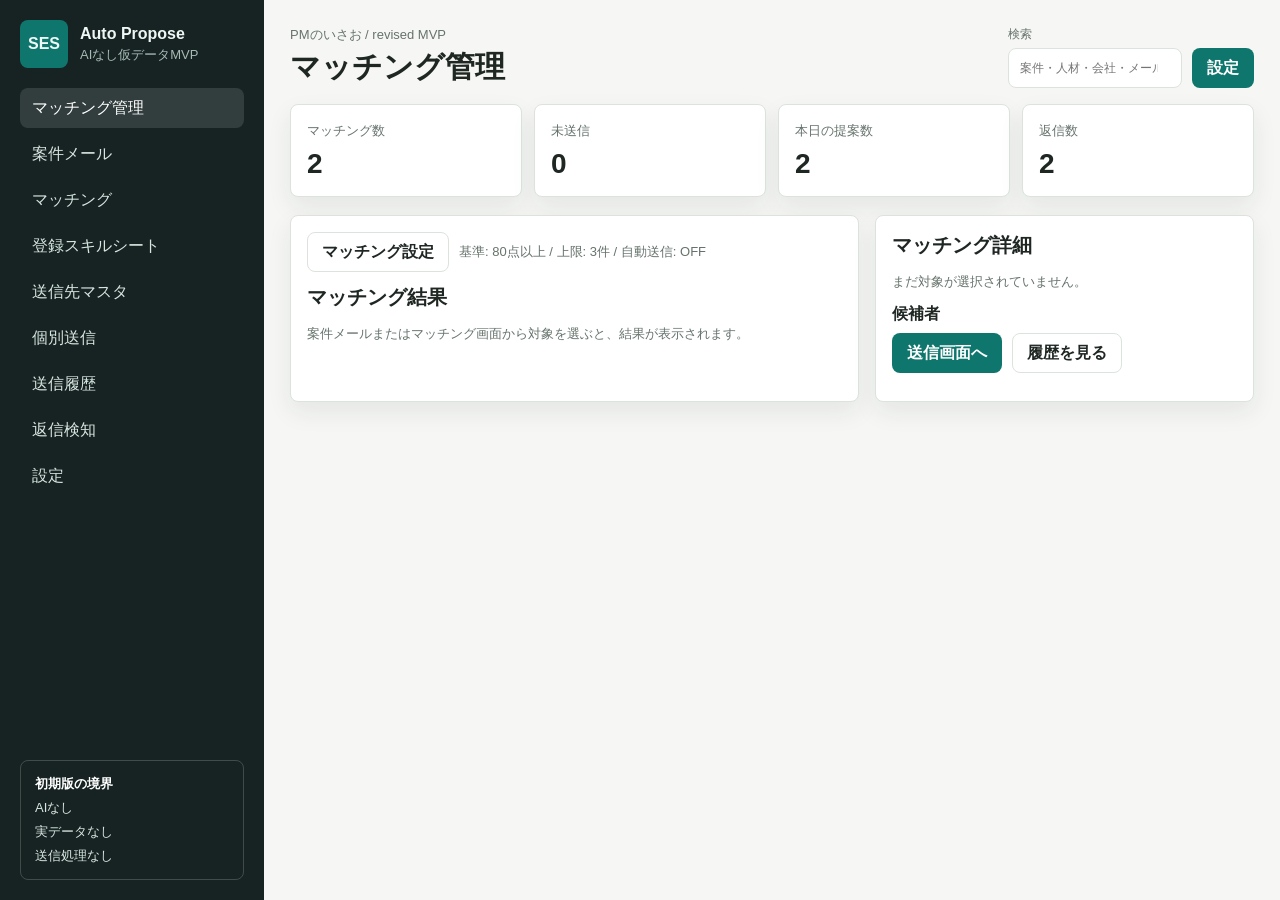
==== prototype/index.html @ e6c4bcdd "Clean up matching dashboard controls" ====
<!doctype html>
<html lang="ja">
<head>
  <meta charset="utf-8">
  <meta name="viewport" content="width=device-width, initial-scale=1">
  <title>SES Auto Propose MVP</title>
  <link rel="stylesheet" href="./styles.css">
</head>
<body>
  <div class="app-shell">
    <aside class="sidebar">
      <div class="brand">
        <div class="brand-mark">SES</div>
        <div>
          <strong>Auto Propose</strong>
          <span>AIなし仮データMVP</span>
        </div>
      </div>
      <nav class="nav-list" aria-label="メインナビゲーション">
        <button class="nav-item is-active" data-view="overview">マッチング管理</button>
        <button class="nav-item" data-view="inbox">案件メール</button>
        <button class="nav-item" data-view="matches">マッチング</button>
        <button class="nav-item" data-view="sheets">登録スキルシート</button>
        <button class="nav-item" data-view="customers">送信先マスタ</button>
        <button class="nav-item" data-view="send">個別送信</button>
        <button class="nav-item" data-view="history">送信履歴</button>
        <button class="nav-item" data-view="replies">返信検知</button>
        <button class="nav-item" data-view="settings">設定</button>
      </nav>
      <div class="safety-box">
        <strong>初期版の境界</strong>
        <span>AIなし</span>
        <span>実データなし</span>
        <span>送信処理なし</span>
      </div>
    </aside>

    <main class="main">
      <header class="topbar">
        <div>
          <p class="eyebrow">PMのいさお / revised MVP</p>
          <h1 id="viewTitle">全体像</h1>
        </div>
        <div class="top-actions">
          <label class="search-box">
            <span>検索</span>
            <input id="searchInput" type="search" placeholder="案件・人材・会社・メール">
          </label>
          <button id="settingsBtn" class="primary-action">設定</button>
        </div>
      </header>

      <section id="content" class="content" aria-live="polite"></section>
    </main>
  </div>

  <script src="./app.js"></script>
</body>
</html>
---- prototype/styles.css ----
:root {
  --bg: #f6f7f4;
  --surface: #ffffff;
  --surface-2: #eef2ee;
  --text: #1f2723;
  --muted: #66736c;
  --line: #dbe3dc;
  --primary: #0f766e;
  --primary-strong: #115e59;
  --accent: #2563eb;
  --warn: #a16207;
  --danger: #b91c1c;
  --success: #15803d;
  --shadow: 0 10px 24px rgba(31, 41, 55, 0.08);
  --radius: 8px;
}

* { box-sizing: border-box; }

body {
  margin: 0;
  background: var(--bg);
  color: var(--text);
  font-family: "Segoe UI", "Meiryo", sans-serif;
}

button, input, select, textarea { font: inherit; }
button { cursor: pointer; }

.app-shell {
  min-height: 100vh;
  display: grid;
  grid-template-columns: 264px minmax(0, 1fr);
}

.sidebar {
  background: #162322;
  color: #eef7f3;
  padding: 20px;
  display: flex;
  flex-direction: column;
  gap: 20px;
}

.brand {
  display: flex;
  align-items: center;
  gap: 12px;
}

.brand-mark {
  width: 48px;
  height: 48px;
  display: grid;
  place-items: center;
  border-radius: var(--radius);
  background: var(--primary);
  font-weight: 800;
}

.brand strong,
.brand span {
  display: block;
}

.brand span {
  color: #a7bbb4;
  font-size: 13px;
  margin-top: 3px;
}

.nav-list {
  display: grid;
  gap: 6px;
}

.nav-item {
  border: 0;
  border-radius: var(--radius);
  background: transparent;
  color: #d8e6e1;
  text-align: left;
  min-height: 40px;
  padding: 0 12px;
}

.nav-item:hover,
.nav-item.is-active {
  background: rgba(255, 255, 255, 0.12);
  color: #ffffff;
}

.safety-box {
  margin-top: auto;
  border: 1px solid rgba(255, 255, 255, 0.18);
  border-radius: var(--radius);
  padding: 14px;
  display: grid;
  gap: 6px;
  color: #d8e6e1;
  font-size: 13px;
}

.safety-box strong { color: #ffffff; }

.main {
  min-width: 0;
  padding: 26px;
}

.topbar {
  display: flex;
  justify-content: space-between;
  gap: 18px;
  align-items: flex-start;
  margin-bottom: 16px;
}

.eyebrow {
  margin: 0 0 5px;
  color: var(--muted);
  font-size: 13px;
}

h1, h2, h3, p { margin-top: 0; }
h1 { margin-bottom: 0; font-size: 30px; line-height: 1.2; }
h2 { font-size: 20px; margin-bottom: 14px; }
h3 { font-size: 16px; margin-bottom: 8px; }

.top-actions {
  display: flex;
  align-items: end;
  gap: 10px;
}

.search-box {
  display: grid;
  gap: 5px;
  color: var(--muted);
  font-size: 12px;
}

input, select, textarea {
  border: 1px solid var(--line);
  border-radius: var(--radius);
  background: #ffffff;
  color: var(--text);
}

input, select {
  min-height: 40px;
  padding: 0 11px;
}

textarea {
  min-height: 92px;
  padding: 10px;
}

.primary-action,
.ghost-action,
.small-action {
  border: 1px solid transparent;
  border-radius: var(--radius);
  min-height: 40px;
  padding: 0 14px;
  font-weight: 700;
}

.primary-action {
  background: var(--primary);
  color: #ffffff;
}

.primary-action:hover { background: var(--primary-strong); }

.ghost-action,
.small-action {
  background: #ffffff;
  border-color: var(--line);
  color: var(--text);
}

.small-action {
  min-height: 32px;
  padding: 0 10px;
  font-size: 13px;
}

.notice {
  border: 1px solid #fed7aa;
  background: #fff7ed;
  color: #7c2d12;
  border-radius: var(--radius);
  padding: 12px 14px;
  margin-bottom: 18px;
  line-height: 1.55;
}

.content { display: grid; gap: 18px; }

.panel,
.metric,
.detail-panel {
  background: var(--surface);
  border: 1px solid var(--line);
  border-radius: var(--radius);
  box-shadow: var(--shadow);
}

.panel,
.detail-panel { padding: 16px; }
.metric { padding: 16px; }

.metrics {
  display: grid;
  grid-template-columns: repeat(4, minmax(0, 1fr));
  gap: 12px;
}

.metric span {
  color: var(--muted);
  font-size: 13px;
}

.metric strong {
  display: block;
  margin-top: 8px;
  font-size: 28px;
}

.grid-2 {
  display: grid;
  grid-template-columns: minmax(0, 1.2fr) minmax(320px, 0.8fr);
  gap: 16px;
}

.grid-3 {
  display: grid;
  grid-template-columns: repeat(3, minmax(0, 1fr));
  gap: 12px;
}

.flow {
  display: grid;
  grid-template-columns: repeat(5, minmax(0, 1fr));
  gap: 10px;
}

.flow-step {
  border: 1px solid var(--line);
  border-radius: var(--radius);
  padding: 12px;
  background: var(--surface-2);
}

.flow-step span {
  display: inline-grid;
  place-items: center;
  width: 26px;
  height: 26px;
  border-radius: 50%;
  background: var(--primary);
  color: #ffffff;
  font-weight: 800;
  margin-bottom: 8px;
}

.toolbar {
  display: flex;
  flex-wrap: wrap;
  gap: 10px;
  align-items: center;
  margin-bottom: 12px;
}

.table-wrap {
  overflow: auto;
  border: 1px solid var(--line);
  border-radius: var(--radius);
}

table {
  width: 100%;
  min-width: 820px;
  border-collapse: collapse;
  background: #ffffff;
}

th, td {
  padding: 11px 12px;
  border-bottom: 1px solid var(--line);
  text-align: left;
  vertical-align: top;
  font-size: 14px;
}

th {
  background: var(--surface-2);
  color: #45524c;
  font-size: 12px;
  white-space: nowrap;
}

tr:last-child td { border-bottom: 0; }

.pill-list {
  display: flex;
  flex-wrap: wrap;
  gap: 6px;
}

.pill {
  display: inline-flex;
  align-items: center;
  min-height: 24px;
  padding: 3px 8px;
  border-radius: 999px;
  background: #e4f4f1;
  color: var(--primary-strong);
  font-size: 12px;
  font-weight: 700;
}

.pill.warn { background: #fef3c7; color: var(--warn); }
.pill.danger { background: #fee2e2; color: var(--danger); }
.pill.blue { background: #dbeafe; color: #1d4ed8; }
.pill.gray { background: #e5e7eb; color: #4b5563; }

.status { font-weight: 800; }
.status.ok { color: var(--success); }
.status.warn { color: var(--warn); }
.status.bad { color: var(--danger); }

.card-list { display: grid; gap: 10px; }

.action-card {
  border: 1px solid var(--line);
  border-radius: var(--radius);
  background: #ffffff;
  padding: 12px;
  display: grid;
  grid-template-columns: 80px minmax(0, 1fr) auto;
  gap: 12px;
  align-items: center;
}

.muted,
.meta {
  color: var(--muted);
  font-size: 13px;
}

.rank {
  font-size: 22px;
  font-weight: 900;
}

.rank.a { color: var(--success); }
.rank.b { color: var(--accent); }
.rank.c { color: var(--warn); }

.form-grid {
  display: grid;
  grid-template-columns: repeat(2, minmax(0, 1fr));
  gap: 12px;
}

.field {
  display: grid;
  gap: 6px;
}

.field-inline {
  display: inline-flex;
  align-items: center;
  gap: 8px;
  color: var(--muted);
  font-size: 13px;
  font-weight: 700;
}

.field label {
  color: var(--muted);
  font-size: 13px;
  font-weight: 700;
}

.wide { grid-column: 1 / -1; }

.mail-preview {
  border: 1px solid var(--line);
  border-radius: var(--radius);
  background: #fbfcfb;
  padding: 14px;
  white-space: pre-line;
  line-height: 1.55;
}

@media (max-width: 1040px) {
  .app-shell { grid-template-columns: 1fr; }
  .sidebar { position: static; }
  .nav-list { grid-template-columns: repeat(2, minmax(0, 1fr)); }
  .topbar,
  .top-actions { flex-direction: column; align-items: stretch; }
  .metrics,
  .grid-2,
  .grid-3,
  .flow,
  .form-grid { grid-template-columns: 1fr; }
  .action-card { grid-template-columns: 1fr; }
}
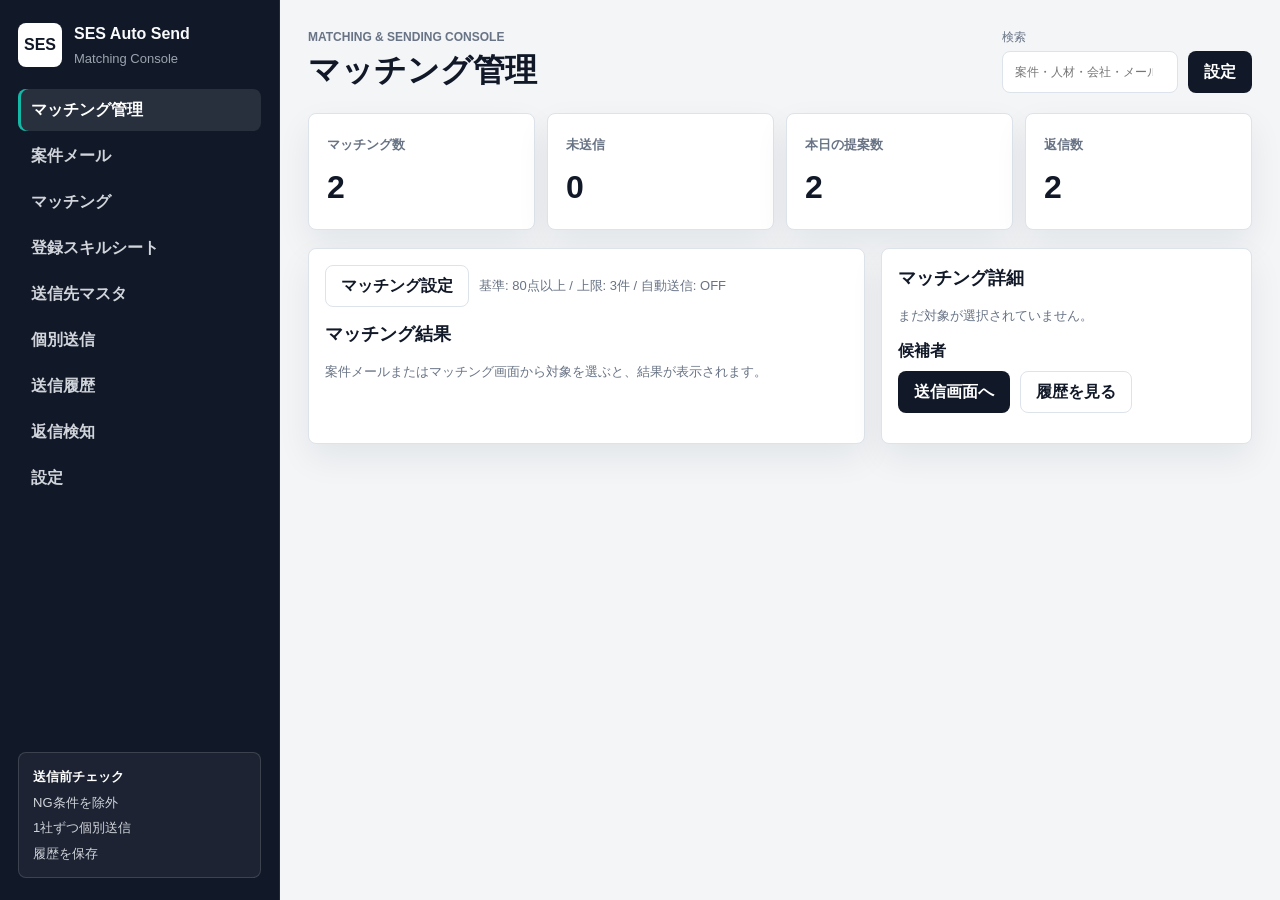
==== commit 78b6785d: "Refresh SES Auto Send UI" ====
--- a/prototype/index.html
+++ b/prototype/index.html
@@ -3,7 +3,7 @@
 <head>
   <meta charset="utf-8">
   <meta name="viewport" content="width=device-width, initial-scale=1">
-  <title>SES Auto Propose MVP</title>
+  <title>SES Auto Send</title>
   <link rel="stylesheet" href="./styles.css">
 </head>
 <body>
@@ -12,8 +12,8 @@
       <div class="brand">
         <div class="brand-mark">SES</div>
         <div>
-          <strong>Auto Propose</strong>
-          <span>AIなし仮データMVP</span>
+          <strong>SES Auto Send</strong>
+          <span>Matching Console</span>
         </div>
       </div>
       <nav class="nav-list" aria-label="メインナビゲーション">
@@ -28,17 +28,17 @@
         <button class="nav-item" data-view="settings">設定</button>
       </nav>
       <div class="safety-box">
-        <strong>初期版の境界</strong>
-        <span>AIなし</span>
-        <span>実データなし</span>
-        <span>送信処理なし</span>
+        <strong>送信前チェック</strong>
+        <span>NG条件を除外</span>
+        <span>1社ずつ個別送信</span>
+        <span>履歴を保存</span>
       </div>
     </aside>
 
     <main class="main">
       <header class="topbar">
         <div>
-          <p class="eyebrow">PMのいさお / revised MVP</p>
+          <p class="eyebrow">Matching & Sending Console</p>
           <h1 id="viewTitle">全体像</h1>
         </div>
         <div class="top-actions">
--- a/prototype/styles.css
+++ b/prototype/styles.css
@@ -1,17 +1,17 @@
 :root {
-  --bg: #f6f7f4;
+  --bg: #f3f5f7;
   --surface: #ffffff;
-  --surface-2: #eef2ee;
-  --text: #1f2723;
-  --muted: #66736c;
-  --line: #dbe3dc;
-  --primary: #0f766e;
-  --primary-strong: #115e59;
-  --accent: #2563eb;
+  --surface-2: #f7f9fb;
+  --text: #111827;
+  --muted: #687385;
+  --line: #dde3ea;
+  --primary: #111827;
+  --primary-strong: #030712;
+  --accent: #0f766e;
   --warn: #a16207;
   --danger: #b91c1c;
   --success: #15803d;
-  --shadow: 0 10px 24px rgba(31, 41, 55, 0.08);
+  --shadow: 0 14px 34px rgba(15, 23, 42, 0.07);
   --radius: 8px;
 }
 
@@ -22,6 +22,7 @@
   background: var(--bg);
   color: var(--text);
   font-family: "Segoe UI", "Meiryo", sans-serif;
+  line-height: 1.5;
 }
 
 button, input, select, textarea { font: inherit; }
@@ -30,16 +31,17 @@
 .app-shell {
   min-height: 100vh;
   display: grid;
-  grid-template-columns: 264px minmax(0, 1fr);
+  grid-template-columns: 280px minmax(0, 1fr);
 }
 
 .sidebar {
-  background: #162322;
-  color: #eef7f3;
-  padding: 20px;
+  background: #111827;
+  color: #f9fafb;
+  padding: 22px 18px;
   display: flex;
   flex-direction: column;
   gap: 20px;
+  border-right: 1px solid rgba(255, 255, 255, 0.08);
 }
 
 .brand {
@@ -49,13 +51,15 @@
 }
 
 .brand-mark {
-  width: 48px;
-  height: 48px;
+  width: 44px;
+  height: 44px;
   display: grid;
   place-items: center;
   border-radius: var(--radius);
-  background: var(--primary);
-  font-weight: 800;
+  background: #ffffff;
+  color: #111827;
+  font-weight: 900;
+  letter-spacing: 0;
 }
 
 .brand strong,
@@ -64,40 +68,46 @@
 }
 
 .brand span {
-  color: #a7bbb4;
+  color: #9ca3af;
   font-size: 13px;
   margin-top: 3px;
 }
 
 .nav-list {
   display: grid;
-  gap: 6px;
+  gap: 4px;
 }
 
 .nav-item {
   border: 0;
   border-radius: var(--radius);
   background: transparent;
-  color: #d8e6e1;
+  color: #d1d5db;
   text-align: left;
-  min-height: 40px;
-  padding: 0 12px;
+  min-height: 42px;
+  padding: 0 13px;
+  font-weight: 700;
 }
 
 .nav-item:hover,
 .nav-item.is-active {
-  background: rgba(255, 255, 255, 0.12);
+  background: rgba(255, 255, 255, 0.1);
   color: #ffffff;
+}
+
+.nav-item.is-active {
+  box-shadow: inset 3px 0 0 #14b8a6;
 }
 
 .safety-box {
   margin-top: auto;
-  border: 1px solid rgba(255, 255, 255, 0.18);
+  border: 1px solid rgba(255, 255, 255, 0.14);
   border-radius: var(--radius);
   padding: 14px;
   display: grid;
   gap: 6px;
-  color: #d8e6e1;
+  background: rgba(255, 255, 255, 0.05);
+  color: #d1d5db;
   font-size: 13px;
 }
 
@@ -105,7 +115,7 @@
 
 .main {
   min-width: 0;
-  padding: 26px;
+  padding: 28px;
 }
 
 .topbar {
@@ -113,18 +123,20 @@
   justify-content: space-between;
   gap: 18px;
   align-items: flex-start;
-  margin-bottom: 16px;
+  margin-bottom: 20px;
 }
 
 .eyebrow {
   margin: 0 0 5px;
   color: var(--muted);
-  font-size: 13px;
+  font-size: 12px;
+  font-weight: 800;
+  text-transform: uppercase;
 }
 
 h1, h2, h3, p { margin-top: 0; }
-h1 { margin-bottom: 0; font-size: 30px; line-height: 1.2; }
-h2 { font-size: 20px; margin-bottom: 14px; }
+h1 { margin-bottom: 0; font-size: 32px; line-height: 1.2; }
+h2 { font-size: 18px; margin-bottom: 14px; }
 h3 { font-size: 16px; margin-bottom: 8px; }
 
 .top-actions {
@@ -145,11 +157,12 @@
   border-radius: var(--radius);
   background: #ffffff;
   color: var(--text);
+  outline: none;
 }
 
 input, select {
-  min-height: 40px;
-  padding: 0 11px;
+  min-height: 42px;
+  padding: 0 12px;
 }
 
 textarea {
@@ -162,8 +175,8 @@
 .small-action {
   border: 1px solid transparent;
   border-radius: var(--radius);
-  min-height: 40px;
-  padding: 0 14px;
+  min-height: 42px;
+  padding: 0 15px;
   font-weight: 700;
 }
 
@@ -181,6 +194,12 @@
   color: var(--text);
 }
 
+.ghost-action:hover,
+.small-action:hover {
+  border-color: #aeb8c5;
+  background: #f8fafc;
+}
+
 .small-action {
   min-height: 32px;
   padding: 0 10px;
@@ -210,7 +229,7 @@
 
 .panel,
 .detail-panel { padding: 16px; }
-.metric { padding: 16px; }
+.metric { padding: 18px; }
 
 .metrics {
   display: grid;
@@ -221,12 +240,14 @@
 .metric span {
   color: var(--muted);
   font-size: 13px;
+  font-weight: 800;
 }
 
 .metric strong {
   display: block;
-  margin-top: 8px;
-  font-size: 28px;
+  margin-top: 7px;
+  font-size: 32px;
+  letter-spacing: 0;
 }
 
 .grid-2 {
@@ -271,7 +292,7 @@
   flex-wrap: wrap;
   gap: 10px;
   align-items: center;
-  margin-bottom: 12px;
+  margin-bottom: 14px;
 }
 
 .table-wrap {
@@ -288,7 +309,7 @@
 }
 
 th, td {
-  padding: 11px 12px;
+  padding: 12px 13px;
   border-bottom: 1px solid var(--line);
   text-align: left;
   vertical-align: top;
@@ -297,8 +318,9 @@
 
 th {
   background: var(--surface-2);
-  color: #45524c;
+  color: #4b5563;
   font-size: 12px;
+  letter-spacing: 0;
   white-space: nowrap;
 }
 
@@ -316,8 +338,8 @@
   min-height: 24px;
   padding: 3px 8px;
   border-radius: 999px;
-  background: #e4f4f1;
-  color: var(--primary-strong);
+  background: #ccfbf1;
+  color: #115e59;
   font-size: 12px;
   font-weight: 700;
 }
@@ -338,11 +360,16 @@
   border: 1px solid var(--line);
   border-radius: var(--radius);
   background: #ffffff;
-  padding: 12px;
-  display: grid;
-  grid-template-columns: 80px minmax(0, 1fr) auto;
-  gap: 12px;
+  padding: 14px;
+  display: grid;
+  grid-template-columns: 88px minmax(0, 1fr) auto;
+  gap: 14px;
   align-items: center;
+}
+
+.action-card:hover {
+  border-color: #c5ced8;
+  background: #fcfdff;
 }
 
 .muted,
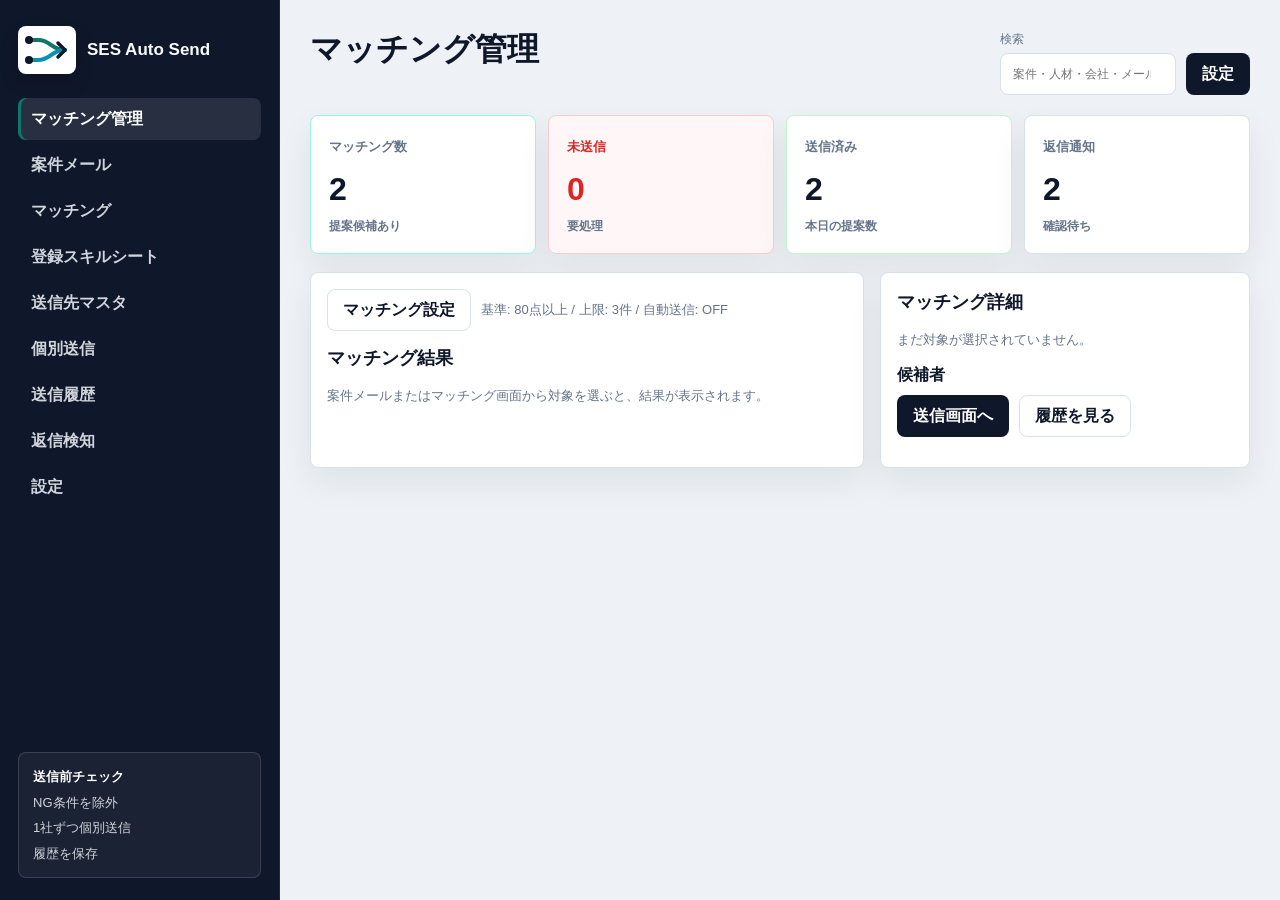
==== commit 947de180: "Apply selected Smart Merge logo" ====
--- a/prototype/index.html
+++ b/prototype/index.html
@@ -10,10 +10,17 @@
   <div class="app-shell">
     <aside class="sidebar">
       <div class="brand">
-        <div class="brand-mark">SES</div>
+        <div class="brand-mark" aria-hidden="true">
+          <svg width="50" height="40" viewBox="0 0 50 40" fill="none">
+            <path d="M7 10h9c13 0 13 10 27 10" stroke="#0f766e" stroke-width="4" stroke-linecap="round"/>
+            <path d="M7 30h9c13 0 13-10 27-10" stroke="#0891b2" stroke-width="4" stroke-linecap="round"/>
+            <path d="M36 13l7 7-7 7" stroke="#0f172a" stroke-width="3.5" stroke-linecap="round" stroke-linejoin="round"/>
+            <circle cx="7" cy="10" r="4" fill="#0f172a"/>
+            <circle cx="7" cy="30" r="4" fill="#0f172a"/>
+          </svg>
+        </div>
         <div>
           <strong>SES Auto Send</strong>
-          <span>Matching Console</span>
         </div>
       </div>
       <nav class="nav-list" aria-label="メインナビゲーション">
@@ -38,7 +45,6 @@
     <main class="main">
       <header class="topbar">
         <div>
-          <p class="eyebrow">Matching & Sending Console</p>
           <h1 id="viewTitle">全体像</h1>
         </div>
         <div class="top-actions">
--- a/prototype/styles.css
+++ b/prototype/styles.css
@@ -1,15 +1,15 @@
 :root {
-  --bg: #f3f5f7;
+  --bg: #eef2f6;
   --surface: #ffffff;
-  --surface-2: #f7f9fb;
-  --text: #111827;
-  --muted: #687385;
-  --line: #dde3ea;
-  --primary: #111827;
+  --surface-2: #f8fafc;
+  --text: #0f172a;
+  --muted: #64748b;
+  --line: #d8e0ea;
+  --primary: #0f172a;
   --primary-strong: #030712;
   --accent: #0f766e;
   --warn: #a16207;
-  --danger: #b91c1c;
+  --danger: #dc2626;
   --success: #15803d;
   --shadow: 0 14px 34px rgba(15, 23, 42, 0.07);
   --radius: 8px;
@@ -35,7 +35,7 @@
 }
 
 .sidebar {
-  background: #111827;
+  background: #0f172a;
   color: #f9fafb;
   padding: 22px 18px;
   display: flex;
@@ -47,30 +47,26 @@
 .brand {
   display: flex;
   align-items: center;
-  gap: 12px;
+  gap: 11px;
+  min-height: 56px;
 }
 
 .brand-mark {
-  width: 44px;
-  height: 44px;
+  width: 58px;
+  height: 48px;
   display: grid;
   place-items: center;
   border-radius: var(--radius);
   background: #ffffff;
-  color: #111827;
-  font-weight: 900;
+  box-shadow: 0 8px 18px rgba(0, 0, 0, 0.18);
+}
+
+.brand strong { display: block; }
+
+.brand strong {
+  font-size: 17px;
+  line-height: 1.12;
   letter-spacing: 0;
-}
-
-.brand strong,
-.brand span {
-  display: block;
-}
-
-.brand span {
-  color: #9ca3af;
-  font-size: 13px;
-  margin-top: 3px;
 }
 
 .nav-list {
@@ -96,7 +92,7 @@
 }
 
 .nav-item.is-active {
-  box-shadow: inset 3px 0 0 #14b8a6;
+  box-shadow: inset 3px 0 0 #0f766e;
 }
 
 .safety-box {
@@ -115,7 +111,7 @@
 
 .main {
   min-width: 0;
-  padding: 28px;
+  padding: 30px;
 }
 
 .topbar {
@@ -126,14 +122,6 @@
   margin-bottom: 20px;
 }
 
-.eyebrow {
-  margin: 0 0 5px;
-  color: var(--muted);
-  font-size: 12px;
-  font-weight: 800;
-  text-transform: uppercase;
-}
-
 h1, h2, h3, p { margin-top: 0; }
 h1 { margin-bottom: 0; font-size: 32px; line-height: 1.2; }
 h2 { font-size: 18px; margin-bottom: 14px; }
@@ -181,7 +169,7 @@
 }
 
 .primary-action {
-  background: var(--primary);
+  background: #0f172a;
   color: #ffffff;
 }
 
@@ -230,6 +218,23 @@
 .panel,
 .detail-panel { padding: 16px; }
 .metric { padding: 18px; }
+.metric.is-danger {
+  border-color: #fecaca;
+  background: #fff7f7;
+}
+
+.metric.is-danger span,
+.metric.is-danger strong {
+  color: var(--danger);
+}
+
+.metric.is-success {
+  border-color: #bbf7d0;
+}
+
+.metric.is-accent {
+  border-color: #99f6e4;
+}
 
 .metrics {
   display: grid;
@@ -248,6 +253,14 @@
   margin-top: 7px;
   font-size: 32px;
   letter-spacing: 0;
+}
+
+.metric small {
+  display: block;
+  margin-top: 4px;
+  color: var(--muted);
+  font-size: 12px;
+  font-weight: 700;
 }
 
 .grid-2 {
@@ -370,6 +383,11 @@
 .action-card:hover {
   border-color: #c5ced8;
   background: #fcfdff;
+}
+
+.action-card.is-attention {
+  border-color: #fecaca;
+  background: #fffafa;
 }
 
 .muted,
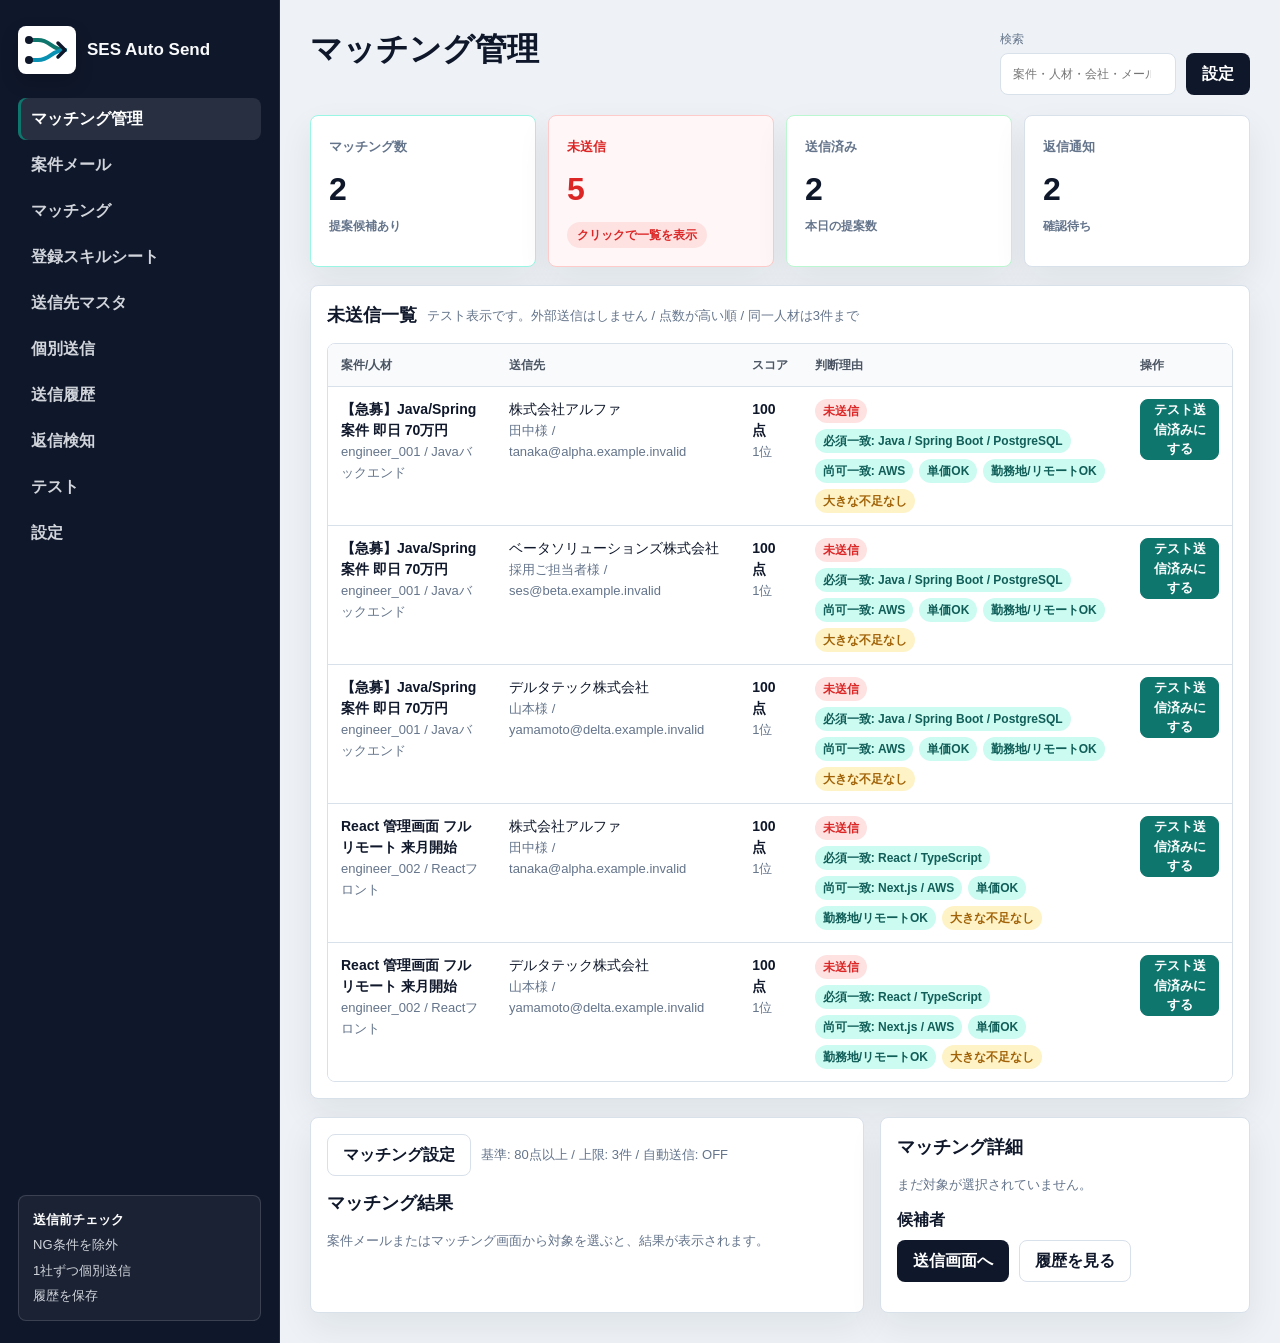
==== commit 2d77896a: "Add prototype test console" ====
--- a/prototype/index.html
+++ b/prototype/index.html
@@ -32,6 +32,7 @@
         <button class="nav-item" data-view="send">個別送信</button>
         <button class="nav-item" data-view="history">送信履歴</button>
         <button class="nav-item" data-view="replies">返信検知</button>
+        <button class="nav-item" data-view="test">テスト</button>
         <button class="nav-item" data-view="settings">設定</button>
       </nav>
       <div class="safety-box">
--- a/prototype/styles.css
+++ b/prototype/styles.css
@@ -194,6 +194,17 @@
   font-size: 13px;
 }
 
+.small-action.is-primary {
+  background: #0f766e;
+  border-color: #0f766e;
+  color: #ffffff;
+}
+
+.small-action.is-primary:hover {
+  background: #115e59;
+  border-color: #115e59;
+}
+
 .notice {
   border: 1px solid #fed7aa;
   background: #fff7ed;
@@ -218,6 +229,18 @@
 .panel,
 .detail-panel { padding: 16px; }
 .metric { padding: 18px; }
+
+.metric-button {
+  cursor: pointer;
+  text-align: left;
+  font: inherit;
+}
+
+.metric-button:hover {
+  border-color: #f87171;
+  background: #fff1f1;
+}
+
 .metric.is-danger {
   border-color: #fecaca;
   background: #fff7f7;
@@ -261,6 +284,17 @@
   color: var(--muted);
   font-size: 12px;
   font-weight: 700;
+}
+
+.metric .metric-cta {
+  display: inline-flex;
+  align-items: center;
+  min-height: 26px;
+  margin-top: 9px;
+  padding: 0 10px;
+  border-radius: 999px;
+  background: #fee2e2;
+  color: var(--danger);
 }
 
 .grid-2 {
@@ -300,12 +334,73 @@
   margin-bottom: 8px;
 }
 
+.test-steps {
+  display: grid;
+  grid-template-columns: repeat(5, minmax(0, 1fr));
+  gap: 10px;
+}
+
+.test-step {
+  min-height: 118px;
+  border: 1px solid var(--line);
+  border-radius: var(--radius);
+  background: #ffffff;
+  padding: 14px;
+  text-align: left;
+  display: grid;
+  align-content: start;
+  gap: 8px;
+}
+
+.test-step:hover {
+  border-color: #94a3b8;
+  background: #f8fafc;
+}
+
+.test-step span {
+  display: inline-grid;
+  place-items: center;
+  width: 28px;
+  height: 28px;
+  border-radius: 50%;
+  background: var(--primary);
+  color: #ffffff;
+  font-weight: 900;
+}
+
+.test-step strong {
+  font-size: 15px;
+}
+
+.test-step small {
+  color: var(--muted);
+  font-weight: 700;
+}
+
+.test-step.is-danger {
+  border-color: #fecaca;
+  background: #fff7f7;
+}
+
+.test-step.is-danger span { background: var(--danger); }
+
+.test-step.is-success {
+  border-color: #bbf7d0;
+  background: #f0fdf4;
+}
+
+.test-step.is-success span { background: var(--success); }
+
 .toolbar {
   display: flex;
   flex-wrap: wrap;
   gap: 10px;
   align-items: center;
   margin-bottom: 14px;
+}
+
+.toolbar h2 {
+  margin-bottom: 0;
 }
 
 .table-wrap {
@@ -343,6 +438,13 @@
   display: flex;
   flex-wrap: wrap;
   gap: 6px;
+}
+
+.reason-list {
+  display: flex;
+  flex-wrap: wrap;
+  gap: 6px;
+  margin-top: 6px;
 }
 
 .pill {
@@ -452,6 +554,7 @@
   .grid-2,
   .grid-3,
   .flow,
+  .test-steps,
   .form-grid { grid-template-columns: 1fr; }
   .action-card { grid-template-columns: 1fr; }
 }
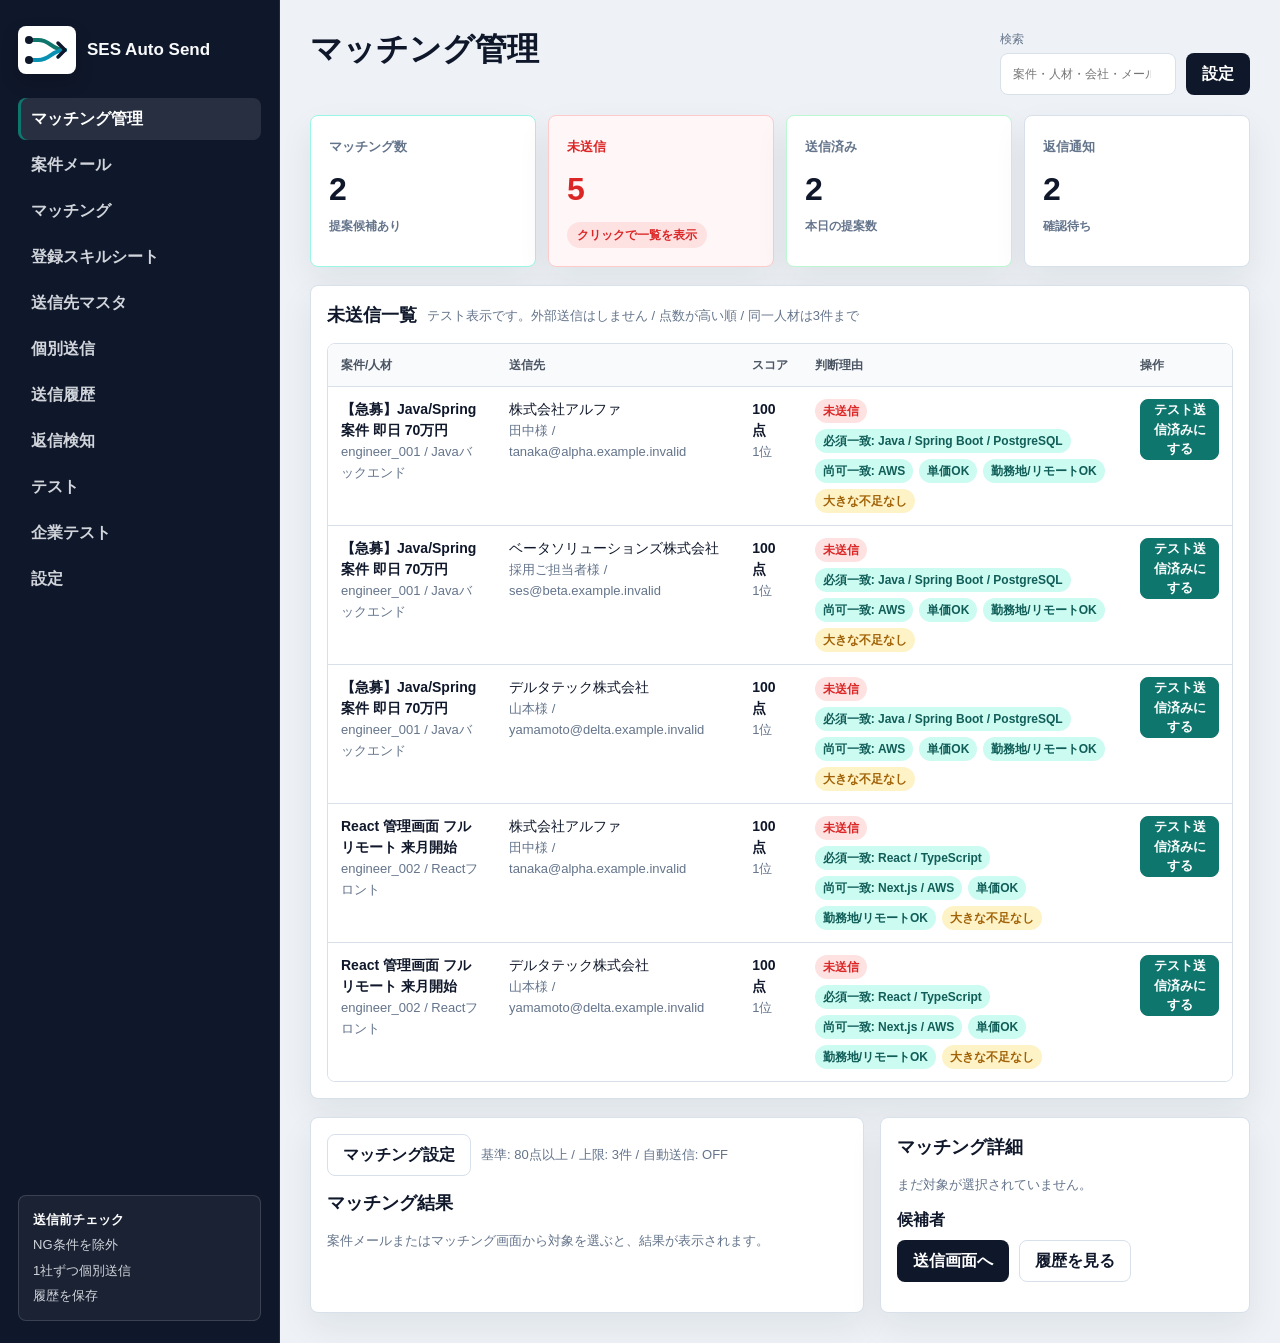
==== commit dfb4aa4c: "Add company matching test mode" ====
--- a/prototype/index.html
+++ b/prototype/index.html
@@ -33,6 +33,7 @@
         <button class="nav-item" data-view="history">送信履歴</button>
         <button class="nav-item" data-view="replies">返信検知</button>
         <button class="nav-item" data-view="test">テスト</button>
+        <button class="nav-item" data-view="companyTest">企業テスト</button>
         <button class="nav-item" data-view="settings">設定</button>
       </nav>
       <div class="safety-box">
--- a/prototype/styles.css
+++ b/prototype/styles.css
@@ -391,6 +391,22 @@
 
 .test-step.is-success span { background: var(--success); }
 
+.tester-layout {
+  display: grid;
+  grid-template-columns: repeat(2, minmax(0, 1fr));
+  gap: 14px;
+}
+
+.tester-textarea {
+  width: 100%;
+  min-height: 210px;
+  resize: vertical;
+}
+
+.tester-textarea.is-short {
+  min-height: 130px;
+}
+
 .toolbar {
   display: flex;
   flex-wrap: wrap;
@@ -555,6 +571,7 @@
   .grid-3,
   .flow,
   .test-steps,
+  .tester-layout,
   .form-grid { grid-template-columns: 1fr; }
   .action-card { grid-template-columns: 1fr; }
 }
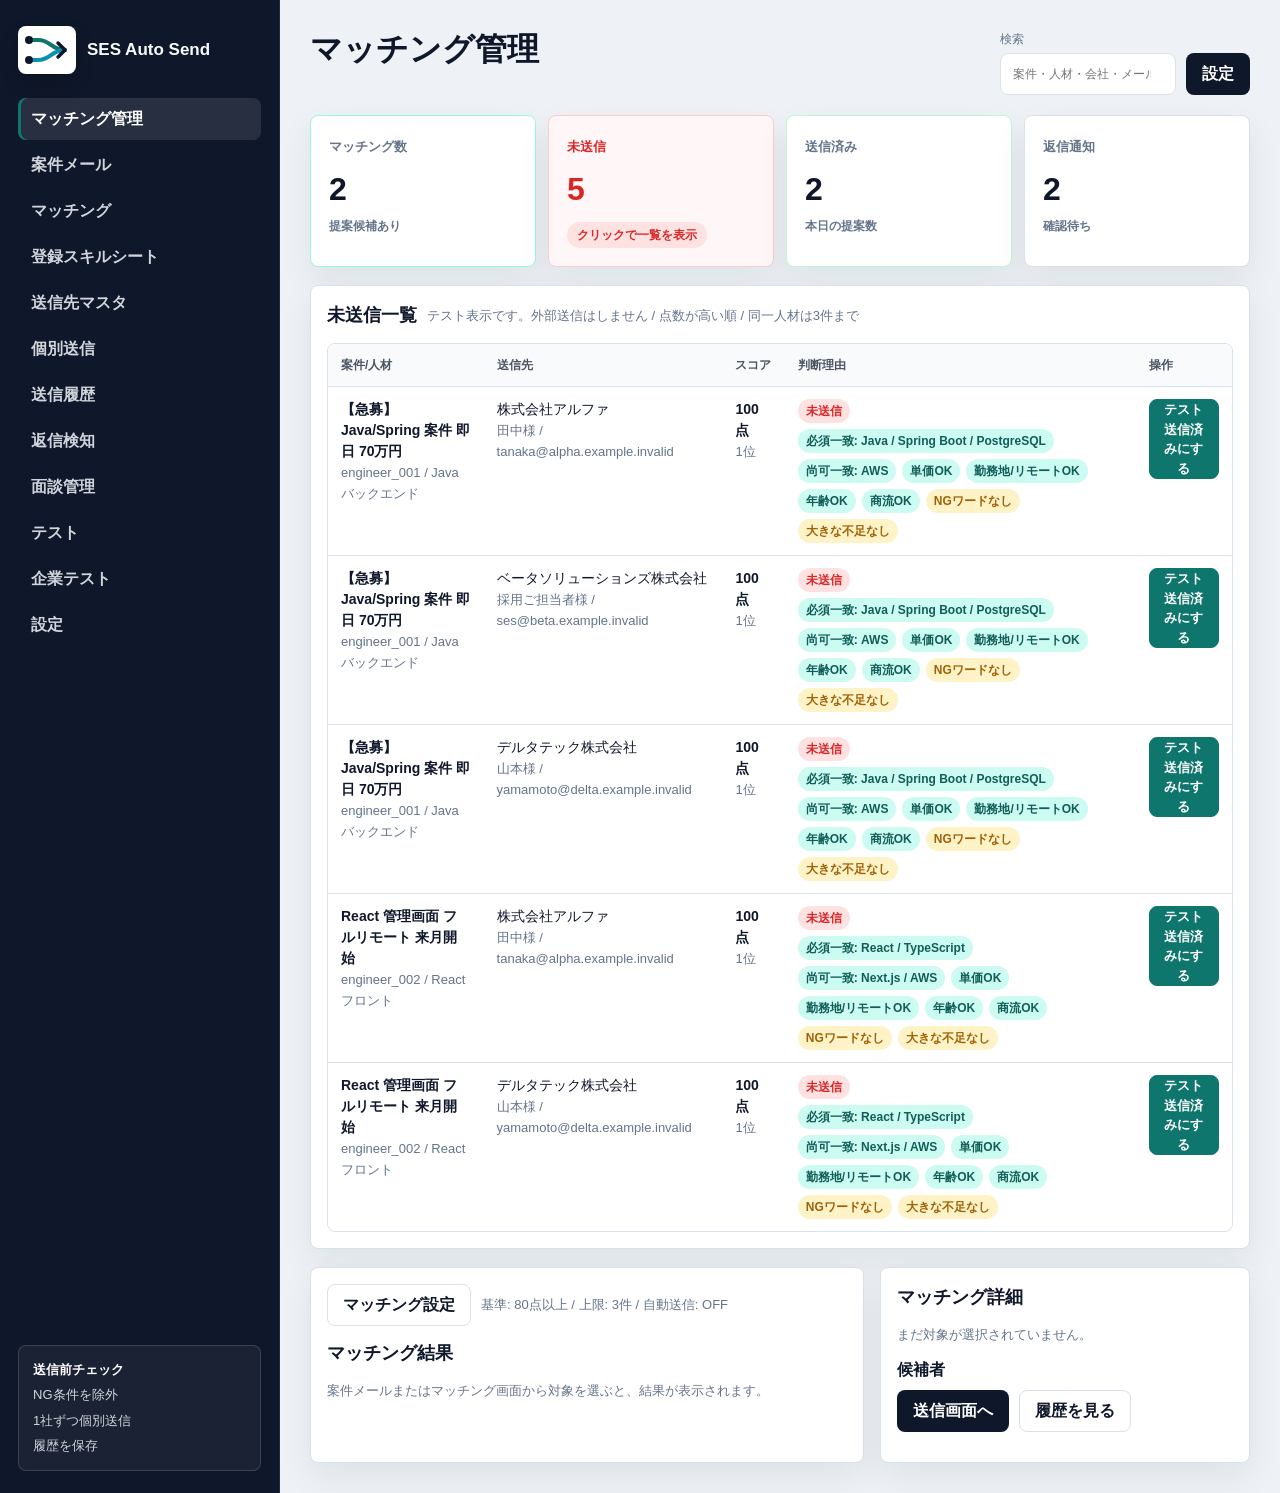
==== commit e5dc9da0: "Add interview management view" ====
--- a/prototype/index.html
+++ b/prototype/index.html
@@ -32,6 +32,7 @@
         <button class="nav-item" data-view="send">個別送信</button>
         <button class="nav-item" data-view="history">送信履歴</button>
         <button class="nav-item" data-view="replies">返信検知</button>
+        <button class="nav-item" data-view="interviews">面談管理</button>
         <button class="nav-item" data-view="test">テスト</button>
         <button class="nav-item" data-view="companyTest">企業テスト</button>
         <button class="nav-item" data-view="settings">設定</button>
--- a/prototype/styles.css
+++ b/prototype/styles.css
@@ -114,6 +114,28 @@
   padding: 30px;
 }
 
+.public-test-shell {
+  max-width: 1180px;
+  margin: 0 auto;
+  padding: 28px;
+}
+
+.public-test-header {
+  display: flex;
+  align-items: center;
+  gap: 14px;
+  margin-bottom: 20px;
+}
+
+.public-test-header h1 {
+  margin-bottom: 0;
+}
+
+.public-test-header .muted {
+  margin-bottom: 2px;
+  font-weight: 800;
+}
+
 .topbar {
   display: flex;
   justify-content: space-between;
@@ -182,6 +204,15 @@
   color: var(--text);
 }
 
+.file-action {
+  display: inline-flex;
+  align-items: center;
+}
+
+.file-action input {
+  display: none;
+}
+
 .ghost-action:hover,
 .small-action:hover {
   border-color: #aeb8c5;
@@ -213,6 +244,17 @@
   padding: 12px 14px;
   margin-bottom: 18px;
   line-height: 1.55;
+}
+
+.notice.is-error {
+  border-color: #fecaca;
+  background: #fff7f7;
+  color: var(--danger);
+}
+
+.notice ul {
+  margin: 8px 0 0;
+  padding-left: 20px;
 }
 
 .content { display: grid; gap: 18px; }
@@ -397,6 +439,112 @@
   gap: 14px;
 }
 
+.input-status-grid {
+  display: grid;
+  grid-template-columns: repeat(4, minmax(0, 1fr));
+  gap: 10px;
+  margin: 14px 0;
+}
+
+.input-status-card {
+  display: grid;
+  gap: 5px;
+  min-height: 86px;
+  padding: 12px;
+  border: 1px solid var(--line);
+  border-radius: 8px;
+  background: #ffffff;
+}
+
+.input-status-card strong {
+  font-size: 13px;
+}
+
+.input-status-card span {
+  width: fit-content;
+  padding: 4px 8px;
+  border-radius: 999px;
+  color: #ffffff;
+  font-size: 12px;
+  font-weight: 900;
+}
+
+.input-status-card small {
+  color: var(--muted);
+  font-size: 12px;
+  line-height: 1.45;
+}
+
+.input-status-card.ok {
+  border-color: #bbf7d0;
+  background: #f0fdf4;
+}
+
+.input-status-card.ok span {
+  background: var(--success);
+}
+
+.input-status-card.warn {
+  border-color: #fde68a;
+  background: #fffbeb;
+}
+
+.input-status-card.warn span {
+  background: var(--warn);
+}
+
+.guide-grid {
+  display: grid;
+  grid-template-columns: repeat(3, minmax(0, 1fr));
+  gap: 10px;
+  margin-bottom: 14px;
+}
+
+.handoff-banner {
+  display: grid;
+  grid-template-columns: repeat(3, minmax(0, 1fr));
+  gap: 10px;
+  margin-bottom: 14px;
+}
+
+.handoff-banner > div {
+  border: 1px solid var(--line);
+  border-radius: var(--radius);
+  background: #ffffff;
+  padding: 12px;
+  display: grid;
+  gap: 7px;
+  box-shadow: 0 8px 20px rgba(15, 23, 42, 0.05);
+}
+
+.handoff-banner strong {
+  font-size: 14px;
+}
+
+.handoff-banner span {
+  color: var(--muted);
+  font-size: 13px;
+}
+
+.guide-card {
+  border: 1px solid var(--line);
+  border-radius: var(--radius);
+  background: #f8fafc;
+  padding: 12px;
+  display: grid;
+  gap: 8px;
+  align-content: start;
+}
+
+.guide-card strong {
+  font-size: 14px;
+}
+
+.guide-card span {
+  color: var(--muted);
+  font-size: 13px;
+}
+
 .tester-textarea {
   width: 100%;
   min-height: 210px;
@@ -405,6 +553,103 @@
 
 .tester-textarea.is-short {
   min-height: 130px;
+}
+
+.tester-textarea.is-report {
+  min-height: 170px;
+  margin-top: 4px;
+  background: #f8fafc;
+}
+
+.verdict-panel {
+  display: flex;
+  justify-content: space-between;
+  align-items: center;
+  gap: 16px;
+}
+
+.verdict-panel.ok {
+  border-color: #bbf7d0;
+  background: #f0fdf4;
+}
+
+.verdict-panel.warn {
+  border-color: #fde68a;
+  background: #fffbeb;
+}
+
+.verdict-panel.bad {
+  border-color: #fecaca;
+  background: #fff7f7;
+}
+
+.verdict-score {
+  min-width: 88px;
+  text-align: right;
+  color: var(--primary);
+  font-size: 42px;
+  font-weight: 900;
+  line-height: 1;
+}
+
+.verdict-score span {
+  margin-left: 2px;
+  font-size: 15px;
+}
+
+.check-list {
+  display: grid;
+  gap: 8px;
+  margin-bottom: 10px;
+}
+
+.check-list label {
+  display: flex;
+  align-items: center;
+  gap: 8px;
+  color: var(--text);
+  font-size: 14px;
+  font-weight: 700;
+}
+
+.check-list input {
+  width: 18px;
+  height: 18px;
+}
+
+.feedback-status {
+  display: grid;
+  gap: 4px;
+  margin-top: 10px;
+  padding: 12px 14px;
+  border: 1px solid #fde68a;
+  border-radius: 8px;
+  background: #fffbeb;
+  color: #713f12;
+}
+
+.feedback-status strong {
+  font-size: 14px;
+}
+
+.feedback-status span {
+  font-size: 13px;
+  line-height: 1.55;
+}
+
+.feedback-status small {
+  color: #854d0e;
+  font-weight: 700;
+}
+
+.feedback-status.ready {
+  border-color: #bbf7d0;
+  background: #f0fdf4;
+  color: #14532d;
+}
+
+.feedback-status.ready small {
+  color: #166534;
 }
 
 .toolbar {
@@ -572,6 +817,11 @@
   .flow,
   .test-steps,
   .tester-layout,
+  .input-status-grid,
+  .handoff-banner,
+  .guide-grid,
   .form-grid { grid-template-columns: 1fr; }
+  .verdict-panel { align-items: flex-start; flex-direction: column; }
+  .verdict-score { text-align: left; }
   .action-card { grid-template-columns: 1fr; }
 }
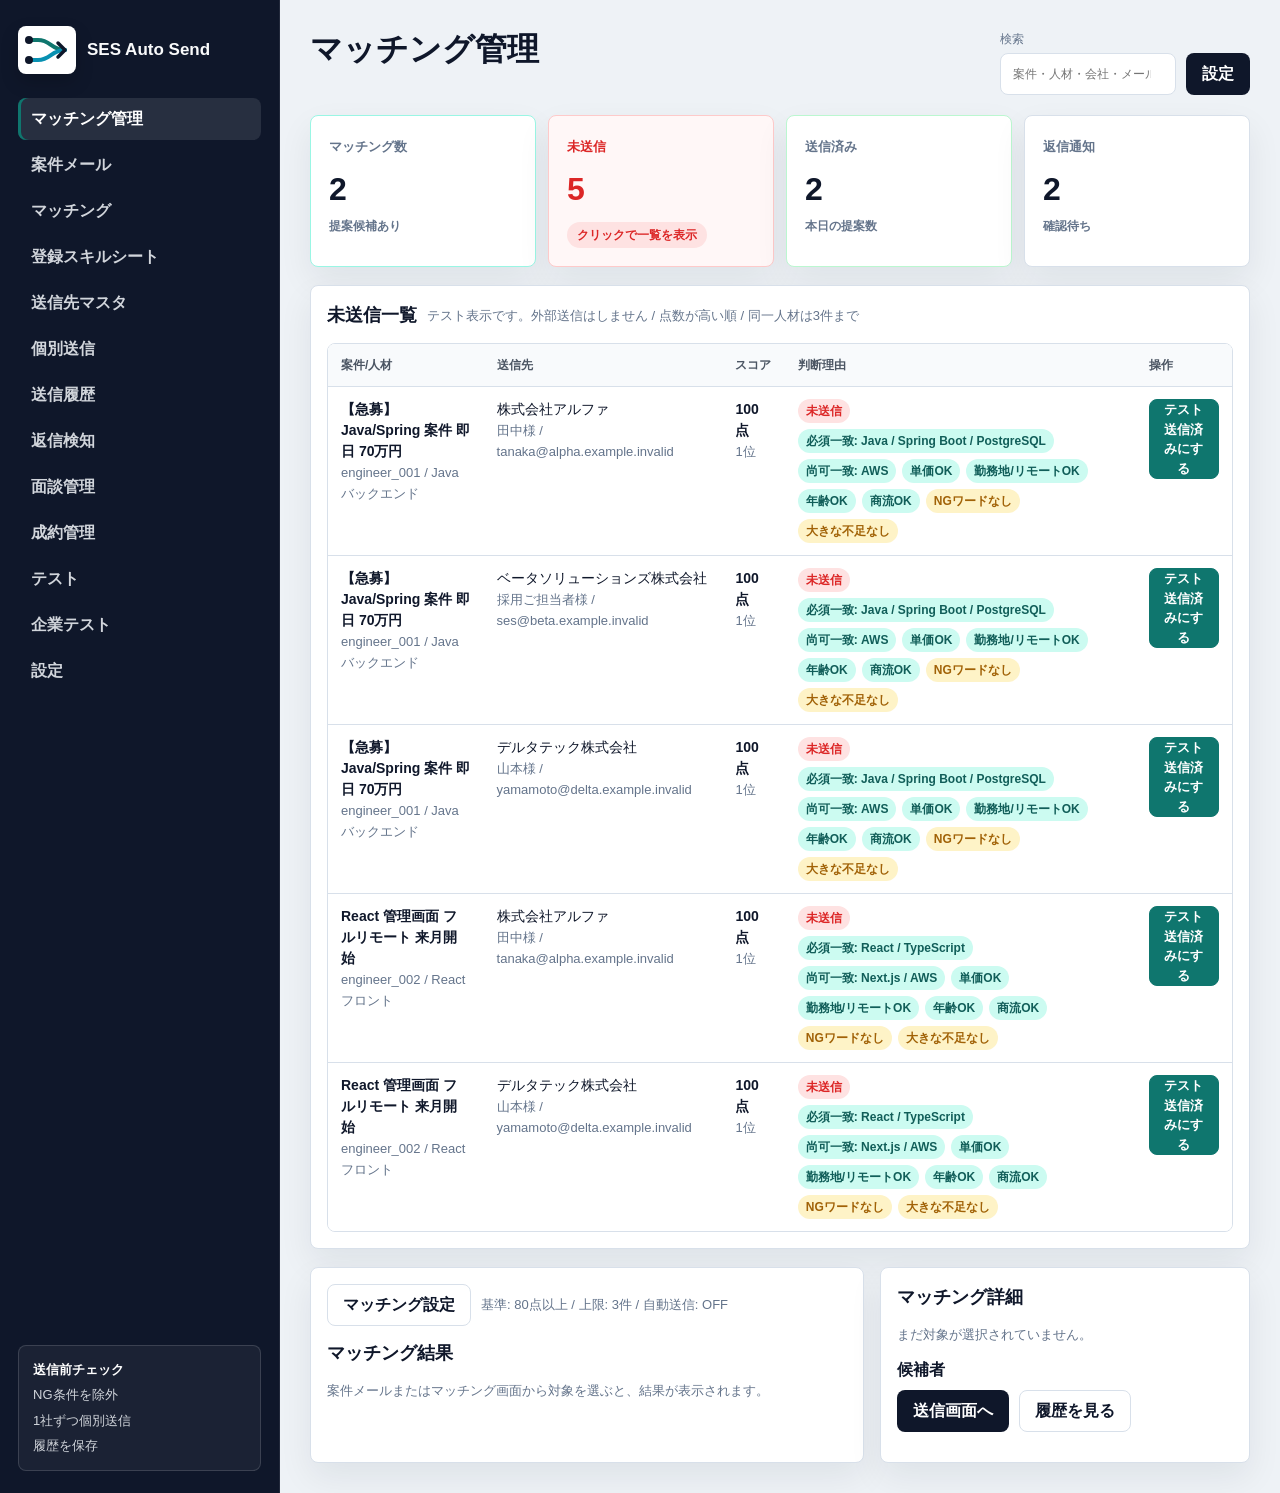
==== commit 9ae03a34: "Add deal management view" ====
--- a/prototype/index.html
+++ b/prototype/index.html
@@ -33,6 +33,7 @@
         <button class="nav-item" data-view="history">送信履歴</button>
         <button class="nav-item" data-view="replies">返信検知</button>
         <button class="nav-item" data-view="interviews">面談管理</button>
+        <button class="nav-item" data-view="deals">成約管理</button>
         <button class="nav-item" data-view="test">テスト</button>
         <button class="nav-item" data-view="companyTest">企業テスト</button>
         <button class="nav-item" data-view="settings">設定</button>
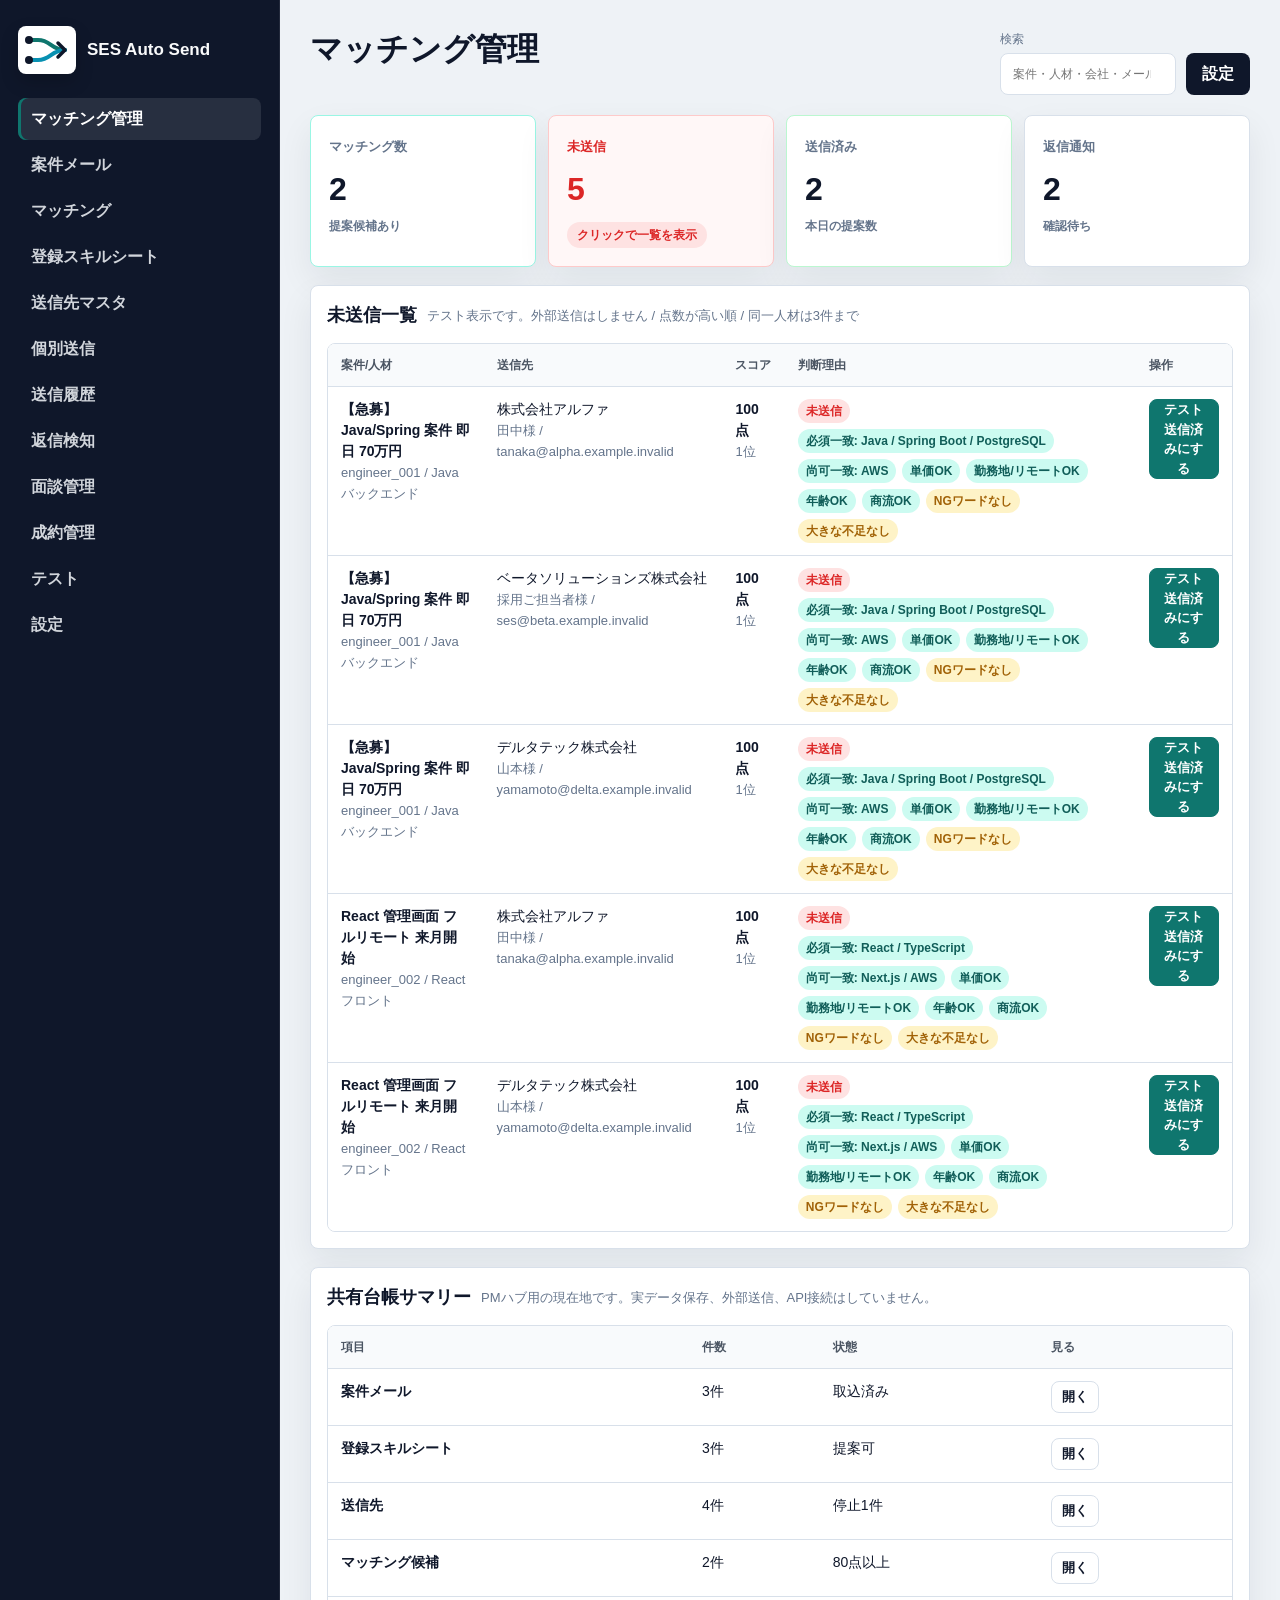
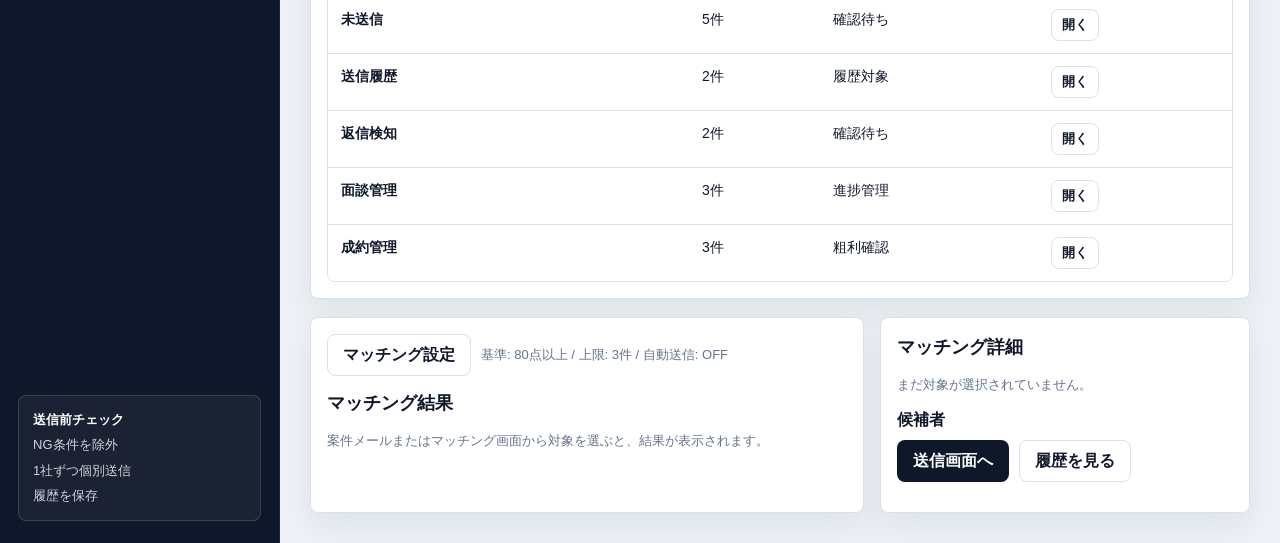
==== commit 2ab67f30: "Move company test out of main navigation" ====
--- a/prototype/index.html
+++ b/prototype/index.html
@@ -35,7 +35,6 @@
         <button class="nav-item" data-view="interviews">面談管理</button>
         <button class="nav-item" data-view="deals">成約管理</button>
         <button class="nav-item" data-view="test">テスト</button>
-        <button class="nav-item" data-view="companyTest">企業テスト</button>
         <button class="nav-item" data-view="settings">設定</button>
       </nav>
       <div class="safety-box">
--- a/prototype/styles.css
+++ b/prototype/styles.css
@@ -303,7 +303,7 @@
 
 .metrics {
   display: grid;
-  grid-template-columns: repeat(4, minmax(0, 1fr));
+  grid-template-columns: repeat(auto-fit, minmax(150px, 1fr));
   gap: 12px;
 }
 
@@ -493,6 +493,34 @@
   background: var(--warn);
 }
 
+.read-summary {
+  border: 1px solid var(--line);
+  border-radius: var(--radius);
+  background: #f8fafc;
+  padding: 14px;
+  margin-bottom: 14px;
+}
+
+.read-summary h2 {
+  margin-bottom: 0;
+}
+
+.test-settings {
+  display: grid;
+  grid-template-columns: minmax(160px, 220px) minmax(160px, 220px) minmax(0, 1fr);
+  gap: 12px;
+  align-items: end;
+  border: 1px solid var(--line);
+  border-radius: var(--radius);
+  background: #ffffff;
+  padding: 14px;
+  margin-bottom: 14px;
+}
+
+.compact-field input {
+  width: 100%;
+}
+
 .guide-grid {
   display: grid;
   grid-template-columns: repeat(3, minmax(0, 1fr));
@@ -729,6 +757,7 @@
 .status.ok { color: var(--success); }
 .status.warn { color: var(--warn); }
 .status.bad { color: var(--danger); }
+.status.hold { color: var(--muted); }
 
 .card-list { display: grid; gap: 10px; }
 
